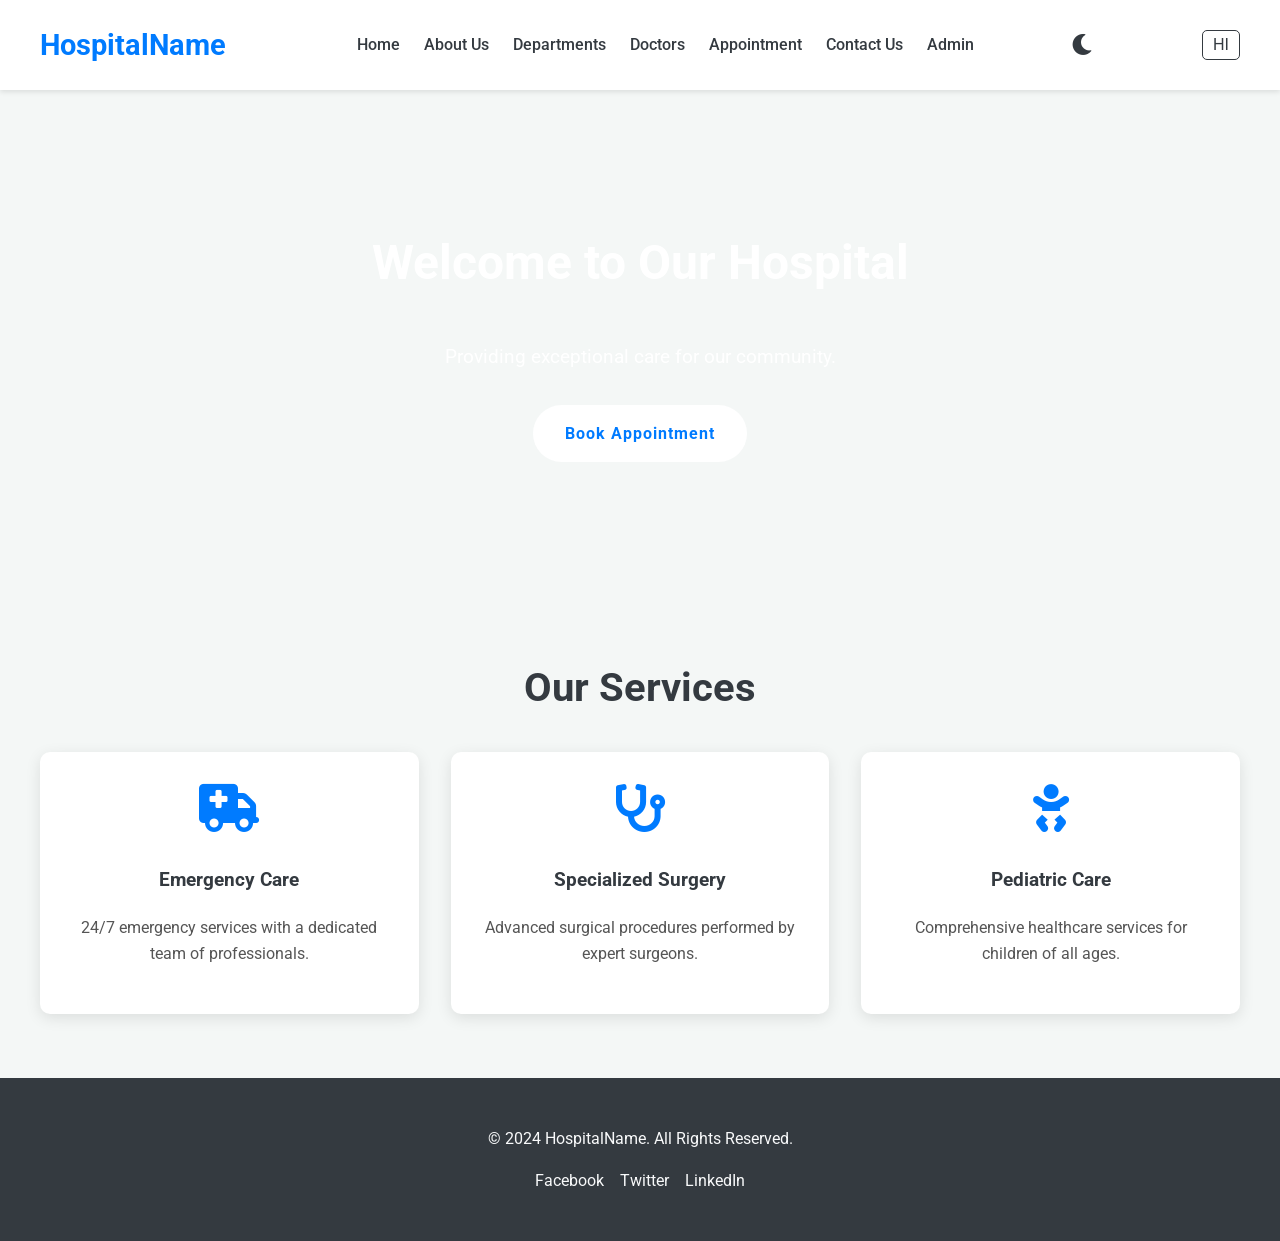
==== index.html @ 2913feeb "feat: Add language toggle for English and Hindi" ====
<!DOCTYPE html>
<html lang="en">
<head>
    <meta charset="UTF-8">
    <meta name="viewport" content="width=device-width, initial-scale=1.0">
    <title>Home - Hospital Management System</title>
    <link rel="stylesheet" href="style.css">
    <link rel="stylesheet" href="https://cdnjs.cloudflare.com/ajax/libs/font-awesome/6.0.0-beta3/css/all.min.css">
    <link href="https://fonts.googleapis.com/css2?family=Roboto:wght@400;700&display=swap" rel="stylesheet">
</head>
<body>
    <header>
        <nav class="navbar">
            <div class="container">
                <a href="index.html" class="logo" data-lang-en="HospitalName" data-lang-hi="अस्पताल का नाम">HospitalName</a>
                <ul class="nav-links">
                    <li><a href="index.html" data-lang-en="Home" data-lang-hi="होम">Home</a></li>
                    <li><a href="about.html" data-lang-en="About Us" data-lang-hi="हमारे बारे में">About Us</a></li>
                    <li><a href="departments.html" data-lang-en="Departments" data-lang-hi="विभागों">Departments</a></li>
                    <li><a href="doctors.html" data-lang-en="Doctors" data-lang-hi="डॉक्टरों">Doctors</a></li>
                    <li><a href="appointment.html" data-lang-en="Appointment" data-lang-hi="नियुक्ति">Appointment</a></li>
                    <li><a href="contact.html" data-lang-en="Contact Us" data-lang-hi="संपर्क करें">Contact Us</a></li>
                    <li><a href="admin.html" data-lang-en="Admin" data-lang-hi="व्यवस्थापक">Admin</a></li>
                </ul>
                <div class="mobile-menu-icon">&#9776;</div>
                <button id="theme-toggle" class="theme-toggle-btn">
                    <i class="fas fa-moon"></i>
                </button>
                <button id="language-toggle" class="language-toggle-btn">
                    HI
                </button>
            </div>
        </nav>
    </header>

    <main>
        <section class="hero">
            <div class="container">
                <h1 data-lang-en="Welcome to Our Hospital" data-lang-hi="हमारे अस्पताल में आपका स्वागत है">Welcome to Our Hospital</h1>
                <p data-lang-en="Providing exceptional care for our community." data-lang-hi="हमारे समुदाय के लिए असाधारण देखभाल प्रदान करना।">Providing exceptional care for our community.</p>
                <a href="appointment.html" class="btn" data-lang-en="Book Appointment" data-lang-hi="अपॉइंटमेंट बुक करें">Book Appointment</a>
            </div>
        </section>

        <section class="services">
            <div class="container">
                <h2 data-lang-en="Our Services" data-lang-hi="हमारी सेवाएं">Our Services</h2>
                <div class="service-cards">
                    <div class="card">
                        <i class="fas fa-ambulance fa-3x"></i>
                        <h3 data-lang-en="Emergency Care" data-lang-hi="आपातकालीन देखभाल">Emergency Care</h3>
                        <p data-lang-en="24/7 emergency services with a dedicated team of professionals." data-lang-hi="पेशेवरों की एक समर्पित टीम के साथ 24/7 आपातकालीन सेवाएं।">24/7 emergency services with a dedicated team of professionals.</p>
                    </div>
                    <div class="card">
                        <i class="fas fa-stethoscope fa-3x"></i>
                        <h3 data-lang-en="Specialized Surgery" data-lang-hi="विशेष शल्य चिकित्सा">Specialized Surgery</h3>
                        <p data-lang-en="Advanced surgical procedures performed by expert surgeons." data-lang-hi="विशेषज्ञ सर्जनों द्वारा की जाने वाली उन्नत शल्य प्रक्रियाएं।">Advanced surgical procedures performed by expert surgeons.</p>
                    </div>
                    <div class="card">
                        <i class="fas fa-baby fa-3x"></i>
                        <h3 data-lang-en="Pediatric Care" data-lang-hi="बाल चिकित्सा देखभाल">Pediatric Care</h3>
                        <p data-lang-en="Comprehensive healthcare services for children of all ages." data-lang-hi="सभी उम्र के बच्चों के लिए व्यापक स्वास्थ्य सेवाएं।">Comprehensive healthcare services for children of all ages.</p>
                    </div>
                </div>
            </div>
        </section>
    </main>

    <footer>
        <div class="container">
            <p data-lang-en="&copy; 2024 HospitalName. All Rights Reserved." data-lang-hi="&copy; 2024 अस्पताल का नाम। सर्वाधिकार सुरक्षित।">&copy; 2024 HospitalName. All Rights Reserved.</p>
            <ul class="social-links">
                <li><a href="#" data-lang-en="Facebook" data-lang-hi="फेसबुक">Facebook</a></li>
                <li><a href="#" data-lang-en="Twitter" data-lang-hi="ट्विटर">Twitter</a></li>
                <li><a href="#" data-lang-en="LinkedIn" data-lang-hi="लिंक्डइन">LinkedIn</a></li>
            </ul>
        </div>
    </footer>

    <script src="script.js"></script>
</body>
</html>
---- style.css ----
/* General Styles */
:root {
    --primary-color: #007bff;
    --secondary-color: #6c757d;
    --light-color: #f8f9fa;
    --dark-color: #343a40;
    --font-family: 'Roboto', sans-serif;
}

body {
    font-family: var(--font-family);
    margin: 0;
    padding: 0;
    background-color: #f4f7f6;
    color: #555;
    line-height: 1.6;
}

.container {
    max-width: 1200px;
    margin: 0 auto;
    padding: 0 1.5rem;
}

h1, h2, h3 {
    color: var(--dark-color);
}

/* Header */
.navbar {
    background-color: #fff;
    box-shadow: 0 2px 5px rgba(0, 0, 0, 0.1);
    padding: 1rem 0;
    position: sticky;
    top: 0;
    z-index: 1000;
}

.navbar .container {
    display: flex;
    justify-content: space-between;
    align-items: center;
}

.logo {
    font-size: 1.8rem;
    font-weight: bold;
    color: var(--primary-color);
    text-decoration: none;
}

.nav-links {
    list-style: none;
    display: flex;
    gap: 1.5rem;
}

.nav-links a {
    text-decoration: none;
    color: var(--dark-color);
    font-weight: 500;
    transition: color 0.3s ease, transform 0.3s ease;
    padding: 0.5rem 0;
    position: relative;
}

.nav-links a:hover {
    color: var(--primary-color);
    transform: translateY(-3px);
}

.nav-links a::after {
    content: '';
    position: absolute;
    width: 0;
    height: 2px;
    bottom: 0;
    left: 0;
    background-color: var(--primary-color);
    transition: width 0.3s ease;
}

.nav-links a:hover::after {
    width: 100%;
}

.mobile-menu-icon {
    display: none;
    font-size: 1.8rem;
    cursor: pointer;
}

.theme-toggle-btn {
    background: transparent;
    border: none;
    cursor: pointer;
    font-size: 1.5rem;
    color: var(--dark-color);
}

.language-toggle-btn {
    background: transparent;
    border: 1px solid var(--dark-color);
    border-radius: 5px;
    color: var(--dark-color);
    cursor: pointer;
    font-size: 1rem;
    margin-left: 10px;
    padding: 5px 10px;
}

body.dark-mode {
    background-color: var(--dark-color);
    color: var(--light-color);
}

body.dark-mode .navbar {
    background-color: #333;
}

body.dark-mode .logo {
    color: var(--light-color);
}

body.dark-mode .nav-links a {
    color: var(--light-color);
}

body.dark-mode .card, body.dark-mode .stat-card {
    background-color: #444;
    color: var(--light-color);
}

body.dark-mode h1, body.dark-mode h2, body.dark-mode h3 {
    color: var(--light-color);
}

/* Hero Section */
.hero {
    background: url('images/hero-bg.jpg') no-repeat center center/cover;
    color: #fff;
    text-align: center;
    padding: 6rem 0;
}

.hero h1 {
    font-size: 3rem;
    color: #fff;
}

.hero p {
    font-size: 1.2rem;
    margin-bottom: 2rem;
}

.hero .btn {
    background-color: #fff;
    color: var(--primary-color);
}

.btn {
    display: inline-block;
    background-color: var(--primary-color);
    color: #fff;
    padding: 0.8rem 1.5rem;
    text-decoration: none;
    border-radius: 5px;
    transition: background-color 0.3s ease;
    border: none;
    cursor: pointer;
}

.btn:hover {
    background-color: #0056b3;
}

/* Sections */
section {
    padding: 4rem 0;
}

h2 {
    text-align: center;
    font-size: 2.5rem;
    margin-bottom: 2rem;
}

/* Cards */
.service-cards, .department-cards, .doctor-cards, .dashboard-stats {
    display: grid;
    grid-template-columns: repeat(auto-fit, minmax(300px, 1fr));
    gap: 2rem;
}

.card, .stat-card {
    background-color: #fff;
    padding: 2rem;
    border-radius: 10px;
    box-shadow: 0 4px 15px rgba(0, 0, 0, 0.1);
    text-align: center;
    transition: transform 0.3s ease, box-shadow 0.3s ease;
}

.card:hover, .stat-card:hover {
    transform: translateY(-10px);
    box-shadow: 0 8px 25px rgba(0, 0, 0, 0.15);
}

.card .fas {
    color: var(--primary-color);
    margin-bottom: 1rem;
}

.card img {
    width: 150px;
    height: 150px;
    border-radius: 50%;
    object-fit: cover;
    margin-bottom: 1rem;
}

.btn {
    display: inline-block;
    background-color: var(--primary-color);
    color: #fff;
    padding: 1rem 2rem;
    text-decoration: none;
    border-radius: 50px;
    transition: background-color 0.3s ease, transform 0.3s ease;
    border: none;
    cursor: pointer;
    font-weight: bold;
    letter-spacing: 1px;
}

.btn:hover {
    background-color: #0056b3;
    transform: translateY(-3px);
}

/* Forms */
form {
    background-color: #fff;
    padding: 2.5rem;
    border-radius: 10px;
    box-shadow: 0 4px 15px rgba(0, 0, 0, 0.1);
    max-width: 700px;
    margin: 0 auto;
}

.form-group {
    margin-bottom: 1.5rem;
}

form label {
    display: block;
    margin-bottom: 0.5rem;
    font-weight: 500;
}

form input, form select, form textarea {
    width: 100%;
    padding: 0.8rem;
    border: 1px solid #ccc;
    border-radius: 5px;
    box-sizing: border-box;
}

/* Modal */
.modal {
    display: none;
    position: fixed;
    top: 0;
    left: 0;
    width: 100%;
    height: 100%;
    background-color: rgba(0, 0, 0, 0.6);
    z-index: 1001;
    justify-content: center;
    align-items: center;
}

.modal-content {
    background-color: #fff;
    padding: 2rem;
    border-radius: 10px;
    text-align: center;
    width: 90%;
    max-width: 500px;
    position: relative;
}

.close-button {
    position: absolute;
    top: 1rem;
    right: 1.5rem;
    font-size: 2rem;
    cursor: pointer;
}

/* Footer */
footer {
    background-color: var(--dark-color);
    color: var(--light-color);
    padding: 2rem 0;
    text-align: center;
}

.social-links {
    list-style: none;
    padding: 0;
    display: flex;
    justify-content: center;
    gap: 1rem;
    margin-top: 1rem;
}

.social-links a {
    color: var(--light-color);
    text-decoration: none;
}

/* Responsive */
@media (max-width: 768px) {
    .nav-links {
        display: none;
        flex-direction: column;
        width: 100%;
        text-align: center;
        position: absolute;
        top: 60px;
        left: 0;
        background-color: #fff;
        box-shadow: 0 2px 5px rgba(0,0,0,0.1);
    }

    .nav-links.active {
        display: flex;
    }

    .mobile-menu-icon {
        display: block;
    }

    .hero h1 {
        font-size: 2.5rem;
    }
}
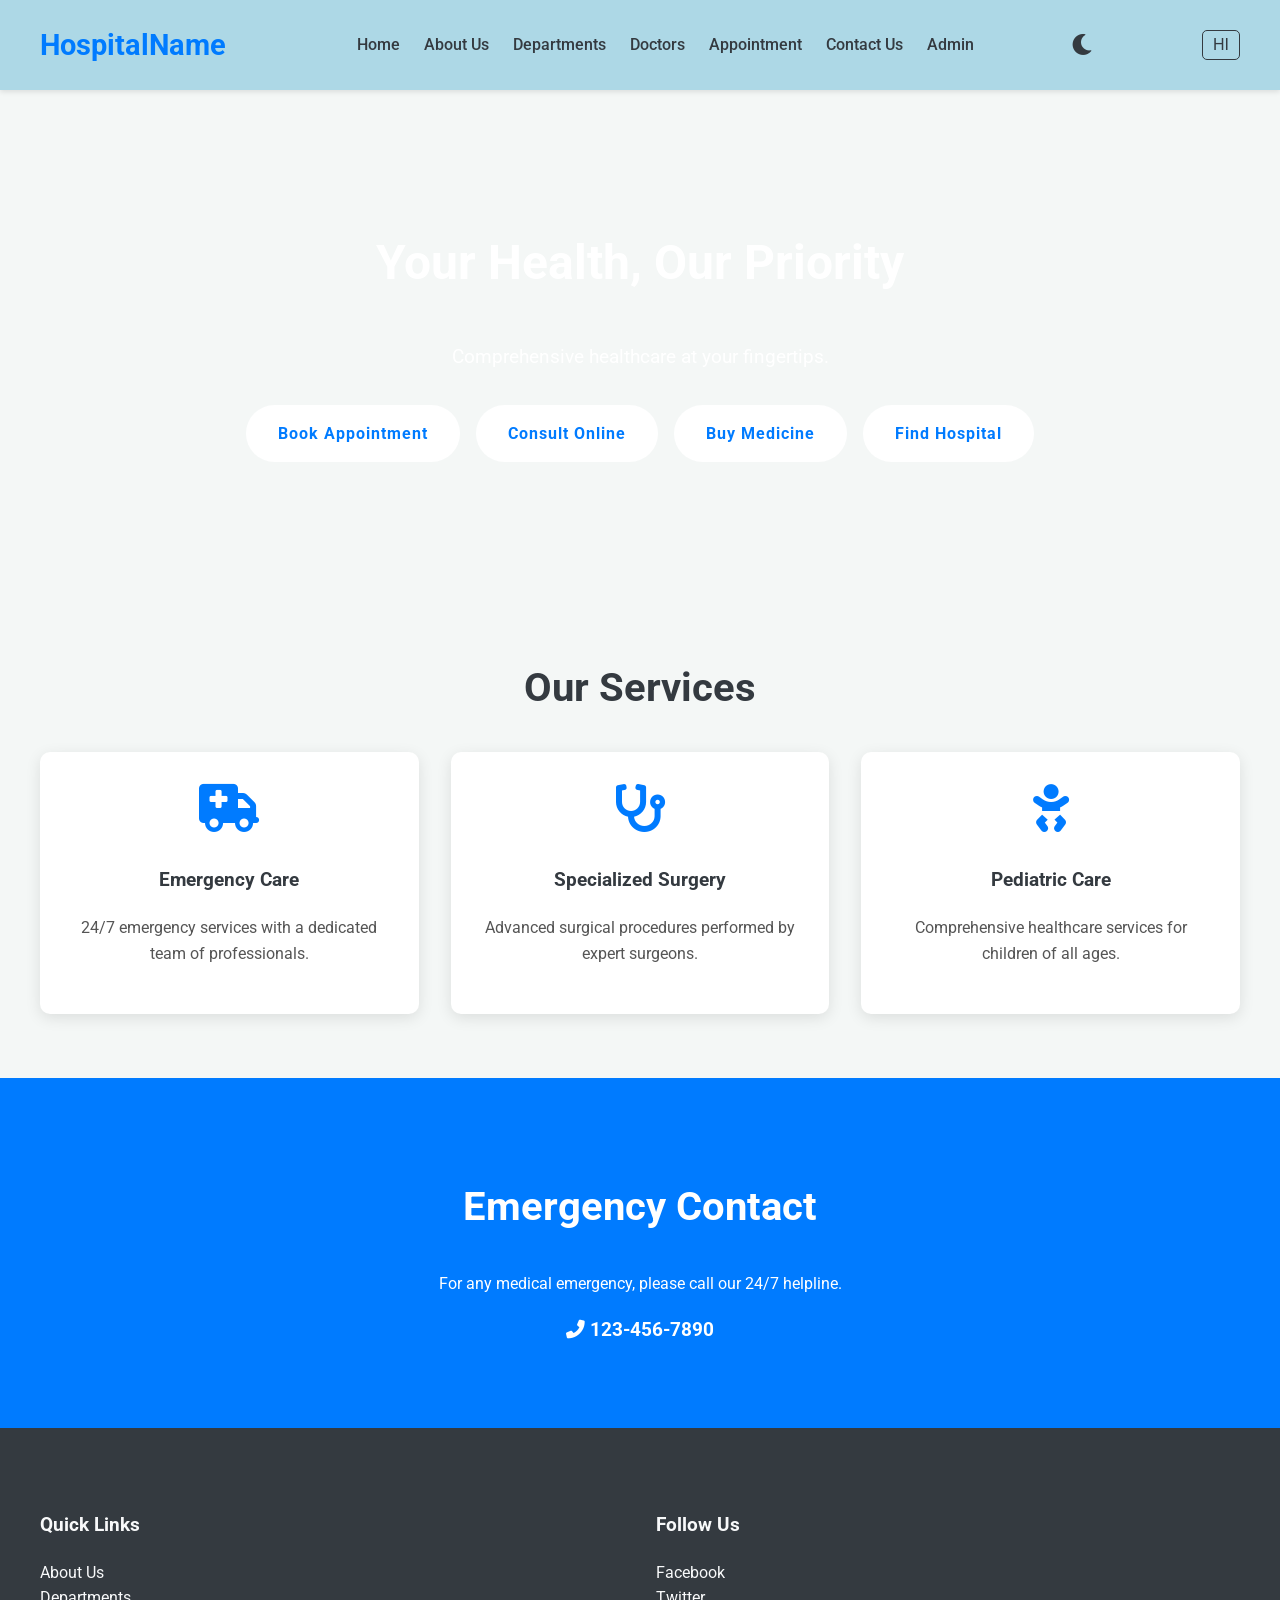
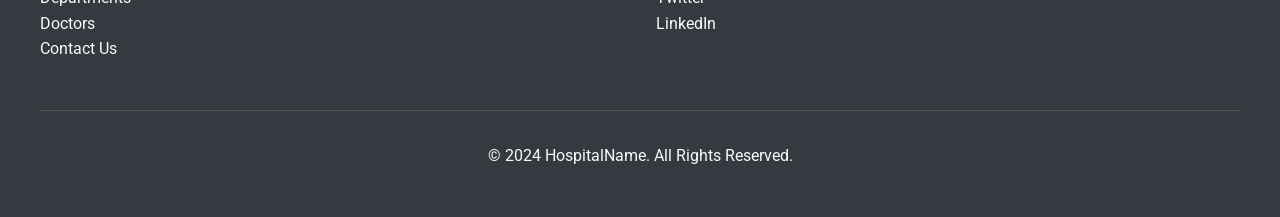
==== commit 89f7de62: "feat: Redesign footer for a more professional and comprehensive look" ====
--- a/index.html
+++ b/index.html
@@ -36,9 +36,14 @@
     <main>
         <section class="hero">
             <div class="container">
-                <h1 data-lang-en="Welcome to Our Hospital" data-lang-hi="हमारे अस्पताल में आपका स्वागत है">Welcome to Our Hospital</h1>
-                <p data-lang-en="Providing exceptional care for our community." data-lang-hi="हमारे समुदाय के लिए असाधारण देखभाल प्रदान करना।">Providing exceptional care for our community.</p>
-                <a href="appointment.html" class="btn" data-lang-en="Book Appointment" data-lang-hi="अपॉइंटमेंट बुक करें">Book Appointment</a>
+                <h1 data-lang-en="Your Health, Our Priority" data-lang-hi="आपका स्वास्थ्य, हमारी प्राथमिकता">Your Health, Our Priority</h1>
+                <p data-lang-en="Comprehensive healthcare at your fingertips." data-lang-hi="आपकी उंगलियों पर व्यापक स्वास्थ्य सेवा।">Comprehensive healthcare at your fingertips.</p>
+                <div class="cta-buttons-hero">
+                    <a href="appointment.html" class="btn btn-hero" data-lang-en="Book Appointment" data-lang-hi="अपॉइंटमेंट बुक करें">Book Appointment</a>
+                    <a href="#" class="btn btn-hero" data-lang-en="Consult Online" data-lang-hi="ऑनलाइन परामर्श करें">Consult Online</a>
+                    <a href="#" class="btn btn-hero" data-lang-en="Buy Medicine" data-lang-hi="दवा खरीदें">Buy Medicine</a>
+                    <a href="#" class="btn btn-hero" data-lang-en="Find Hospital" data-lang-hi="अस्पताल खोजें">Find Hospital</a>
+                </div>
             </div>
         </section>
 
@@ -64,16 +69,38 @@
                 </div>
             </div>
         </section>
+
+        <section class="emergency-contact">
+            <div class="container">
+                <h2 data-lang-en="Emergency Contact" data-lang-hi="आपातकालीन संपर्क">Emergency Contact</h2>
+                <p data-lang-en="For any medical emergency, please call our 24/7 helpline." data-lang-hi="किसी भी चिकित्सा आपात स्थिति के लिए, कृपया हमारी 24/7 हेल्पलाइन पर कॉल करें।">For any medical emergency, please call our 24/7 helpline.</p>
+                <h3><i class="fas fa-phone-alt"></i> 123-456-7890</h3>
+            </div>
+        </section>
     </main>
 
     <footer>
         <div class="container">
-            <p data-lang-en="&copy; 2024 HospitalName. All Rights Reserved." data-lang-hi="&copy; 2024 अस्पताल का नाम। सर्वाधिकार सुरक्षित।">&copy; 2024 HospitalName. All Rights Reserved.</p>
-            <ul class="social-links">
-                <li><a href="#" data-lang-en="Facebook" data-lang-hi="फेसबुक">Facebook</a></li>
-                <li><a href="#" data-lang-en="Twitter" data-lang-hi="ट्विटर">Twitter</a></li>
-                <li><a href="#" data-lang-en="LinkedIn" data-lang-hi="लिंक्डइन">LinkedIn</a></li>
-            </ul>
+            <div class="footer-content">
+                <div class="footer-section">
+                    <h3 data-lang-en="Quick Links" data-lang-hi="त्वरित लिंक">Quick Links</h3>
+                    <ul>
+                        <li><a href="about.html" data-lang-en="About Us" data-lang-hi="हमारे बारे में">About Us</a></li>
+                        <li><a href="departments.html" data-lang-en="Departments" data-lang-hi="विभागों">Departments</a></li>
+                        <li><a href="doctors.html" data-lang-en="Doctors" data-lang-hi="डॉक्टरों">Doctors</a></li>
+                        <li><a href="contact.html" data-lang-en="Contact Us" data-lang-hi="संपर्क करें">Contact Us</a></li>
+                    </ul>
+                </div>
+                <div class="footer-section">
+                    <h3 data-lang-en="Follow Us" data-lang-hi="हमें फॉलो करें">Follow Us</h3>
+                    <ul class="social-links">
+                        <li><a href="#">Facebook</a></li>
+                        <li><a href="#">Twitter</a></li>
+                        <li><a href="#">LinkedIn</a></li>
+                    </ul>
+                </div>
+            </div>
+            <p class="copyright" data-lang-en="&copy; 2024 HospitalName. All Rights Reserved." data-lang-hi="&copy; 2024 अस्पताल का नाम। सर्वाधिकार सुरक्षित।">&copy; 2024 HospitalName. All Rights Reserved.</p>
         </div>
     </footer>
 
--- a/style.css
+++ b/style.css
@@ -28,7 +28,7 @@
 
 /* Header */
 .navbar {
-    background-color: #fff;
+    background-color: #add8e6; /* Light Blue */
     box-shadow: 0 2px 5px rgba(0, 0, 0, 0.1);
     padding: 1rem 0;
     position: sticky;
@@ -156,6 +156,35 @@
 .hero .btn {
     background-color: #fff;
     color: var(--primary-color);
+}
+
+.cta-buttons-hero {
+    display: flex;
+    justify-content: center;
+    gap: 1rem;
+    margin-top: 2rem;
+    flex-wrap: wrap;
+}
+
+.btn-hero {
+    background-color: rgba(255, 255, 255, 0.9);
+    color: var(--primary-color);
+    border: 2px solid var(--primary-color);
+}
+
+.btn-hero:hover {
+    background-color: var(--primary-color);
+    color: #fff;
+}
+
+.emergency-contact {
+    background-color: var(--primary-color);
+    color: #fff;
+    text-align: center;
+}
+
+.emergency-contact h2, .emergency-contact h3 {
+    color: #fff;
 }
 
 .btn {
@@ -302,17 +331,39 @@
 footer {
     background-color: var(--dark-color);
     color: var(--light-color);
-    padding: 2rem 0;
-    text-align: center;
-}
-
-.social-links {
+    padding: 4rem 0 2rem;
+}
+
+.footer-content {
+    display: grid;
+    grid-template-columns: repeat(auto-fit, minmax(250px, 1fr));
+    gap: 2rem;
+    margin-bottom: 2rem;
+}
+
+.footer-section h3 {
+    color: var(--light-color);
+}
+
+.footer-section ul {
     list-style: none;
     padding: 0;
-    display: flex;
-    justify-content: center;
-    gap: 1rem;
-    margin-top: 1rem;
+}
+
+.footer-section a {
+    color: var(--light-color);
+    text-decoration: none;
+    transition: color 0.3s ease;
+}
+
+.footer-section a:hover {
+    color: var(--primary-color);
+}
+
+.copyright {
+    text-align: center;
+    border-top: 1px solid #555;
+    padding-top: 2rem;
 }
 
 .social-links a {
